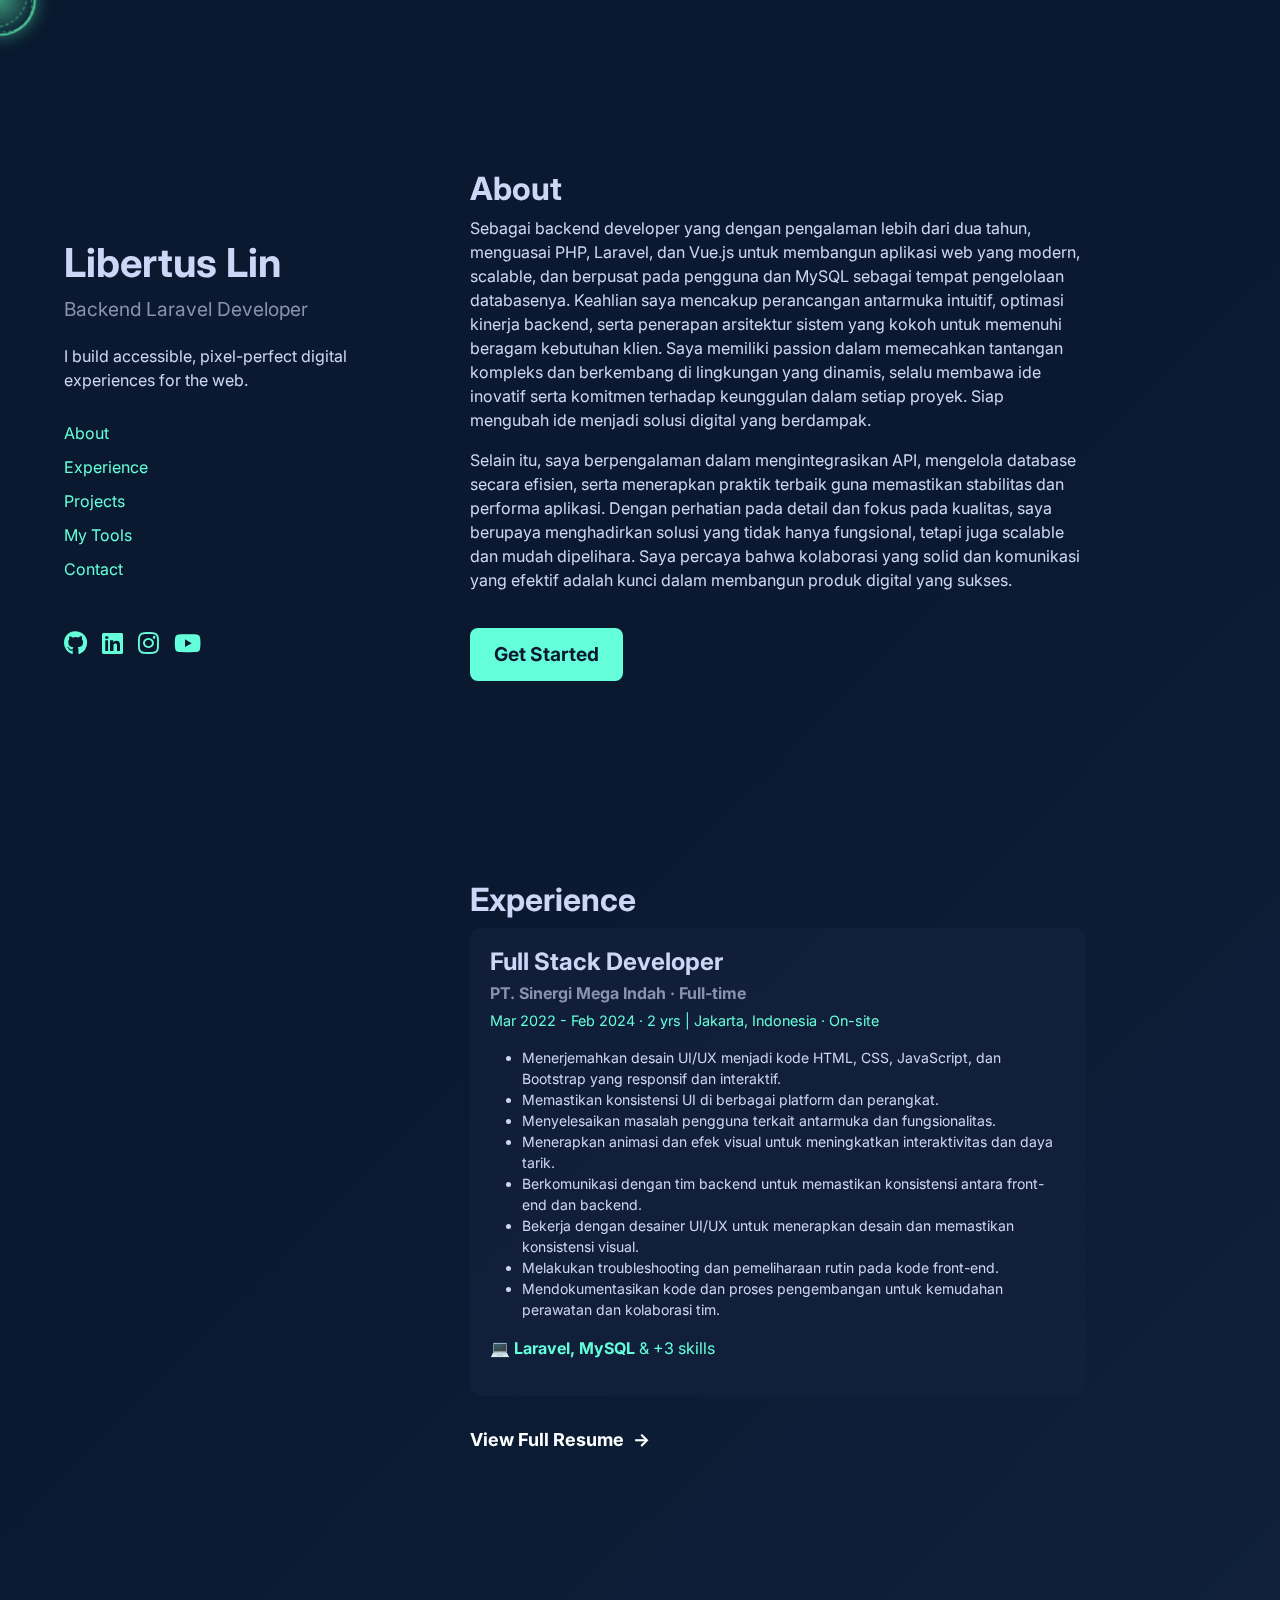
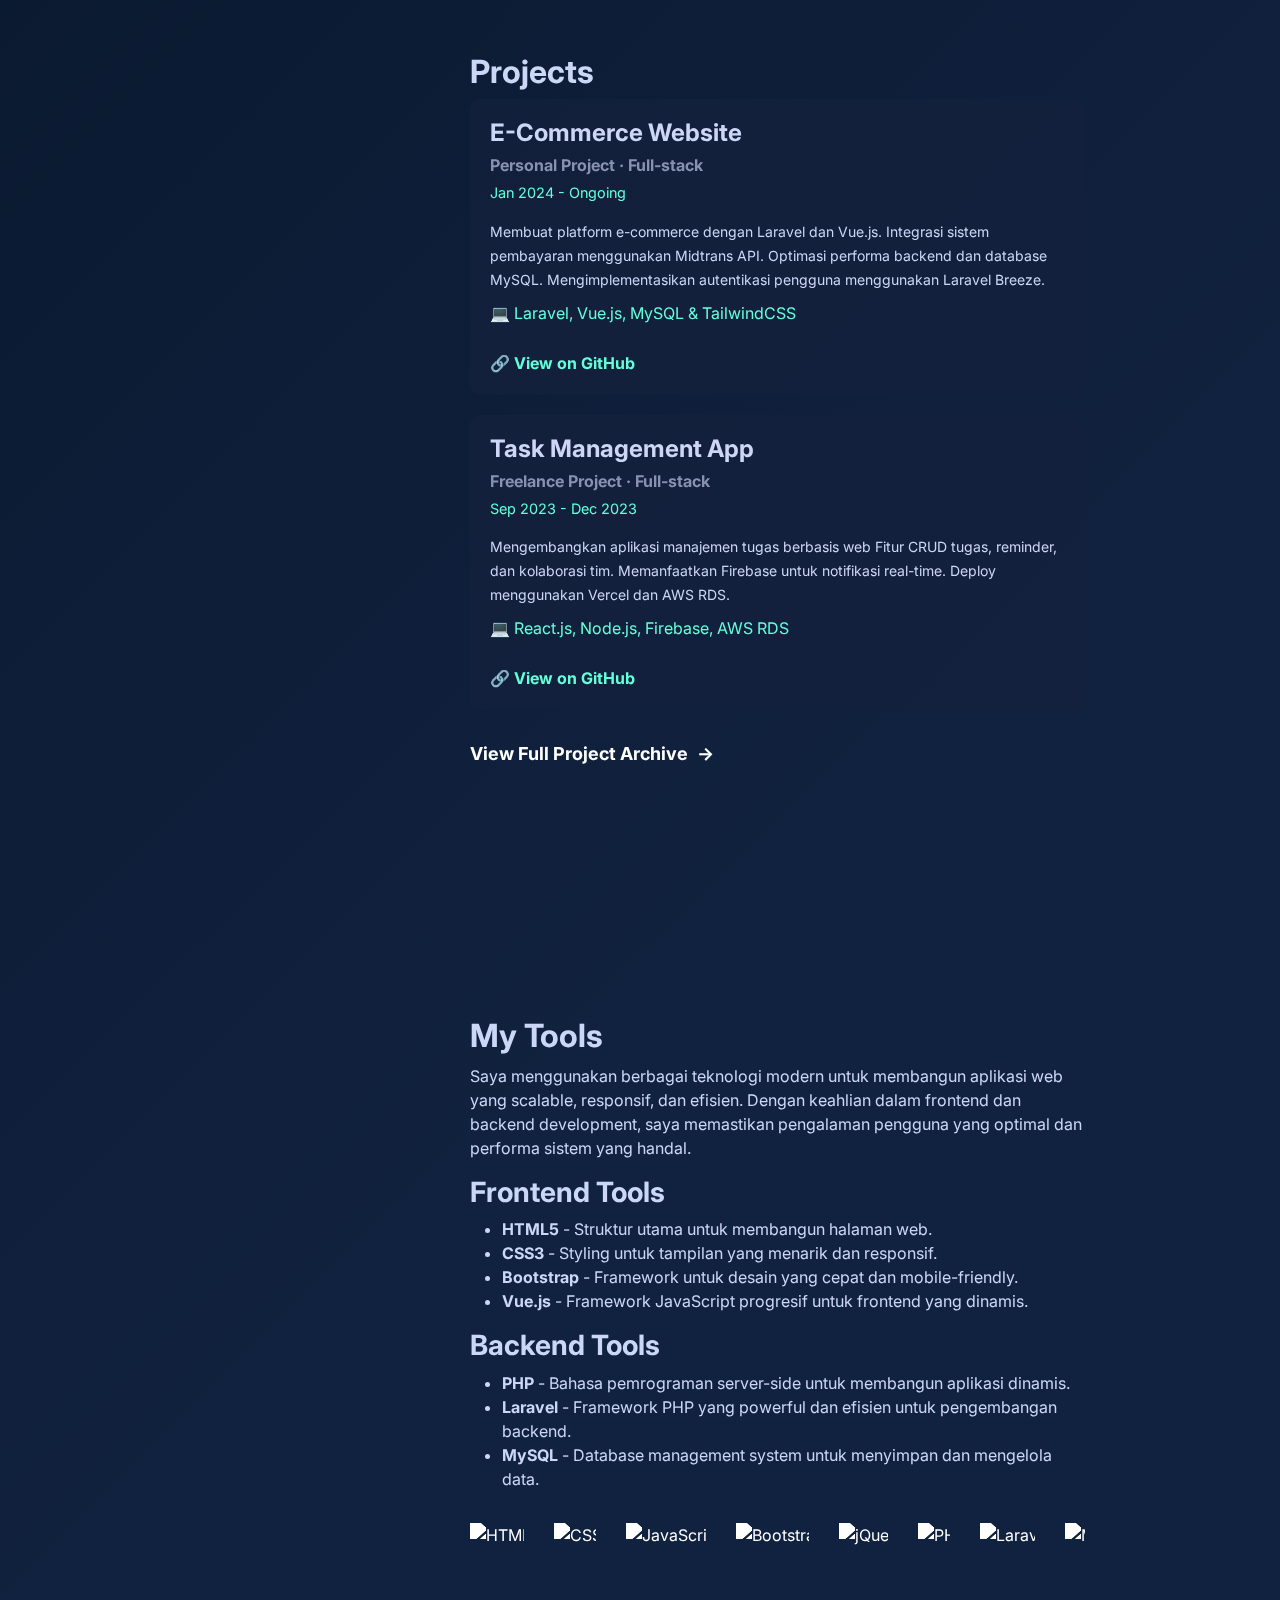
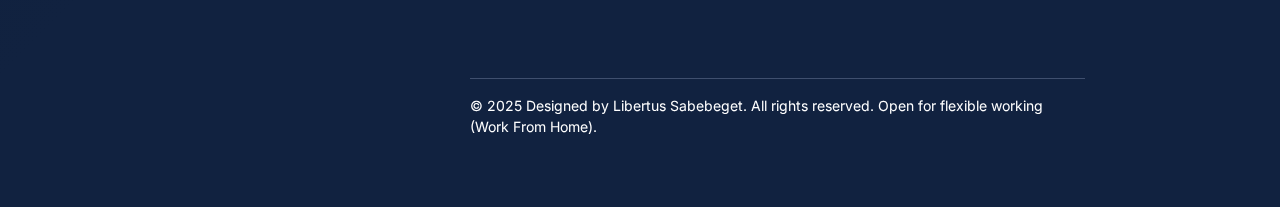
==== index.html @ 8698a3bb "Inisial Portfolio" ====
<!DOCTYPE html>
<html lang="en">

<head>
    <meta charset="UTF-8">
    <meta name="viewport" content="width=device-width, initial-scale=1.0">
    <title>Libertus &mdash; Backend Developer</title>
    <link rel="stylesheet" href="https://cdn.jsdelivr.net/npm/bootstrap@5.3.2/dist/css/bootstrap.min.css">
    <link rel="stylesheet" href="https://fonts.googleapis.com/css2?family=Inter:wght@300;400;600;700&display=swap">
    <link rel="stylesheet" href="https://cdnjs.cloudflare.com/ajax/libs/font-awesome/6.5.1/css/all.min.css">
    <link rel="stylesheet" href="css/styles.css">
</head>

<body>
    <div class="cursor"></div>
    <div class="container">

        <!-- Sidebar -->
        <div class="sidebar">
            <h1>Libertus Lin</h1>
            <p>Backend Laravel Developer</p>
            <span>I build accessible, pixel-perfect digital experiences for the web.</span> <br>
            <nav class="nav-links">
                <a href="#about">About</a>
                <a href="#experience">Experience</a>
                <a href="#projects">Projects</a>
                <a href="#tools">My Tools</a>
                <a href="contact.html">Contact</a>
            </nav>
            <div class="social-icons" style="margin-top: 2.5rem;">
                <a href="https://github.com/libertus-libertus" target="_blank"><i class="fab fa-github"></i></a>
                <a href="https://www.linkedin.com/in/libertus/" target="_blank"><i class="fab fa-linkedin"></i></a>
                <a href="https://www.instagram.com/growth_with_lin/" target="_blank"><i
                        class="fab fa-instagram"></i></a>
                <a href="https://www.youtube.com/@libertus-thecode" target="_blank"><i class="fab fa-youtube"></i></a>
            </div>
        </div>

        <!-- Main Content -->
        <div class="main-content">

            <!-- About Section -->
            <section id="about" class="section">
                <h2>About</h2>
                <p>
                    Sebagai backend developer yang dengan pengalaman lebih dari dua tahun, menguasai
                    PHP, Laravel, dan Vue.js untuk membangun aplikasi web yang modern, scalable, dan berpusat pada
                    pengguna dan MySQL sebagai tempat pengelolaan databasenya. Keahlian saya mencakup perancangan
                    antarmuka intuitif, optimasi kinerja backend, serta penerapan arsitektur sistem yang kokoh untuk
                    memenuhi beragam kebutuhan klien. Saya memiliki passion dalam memecahkan tantangan kompleks dan
                    berkembang di lingkungan yang dinamis, selalu membawa ide inovatif serta komitmen terhadap
                    keunggulan dalam setiap proyek. Siap mengubah ide menjadi solusi digital yang berdampak.
                </p>
                <p>
                    Selain itu, saya berpengalaman dalam mengintegrasikan API, mengelola database secara efisien, serta
                    menerapkan praktik terbaik guna memastikan stabilitas dan performa aplikasi. Dengan
                    perhatian pada detail dan fokus pada kualitas, saya berupaya menghadirkan solusi yang tidak hanya
                    fungsional, tetapi juga scalable dan mudah dipelihara. Saya percaya bahwa kolaborasi yang solid dan
                    komunikasi yang efektif adalah kunci dalam membangun produk digital yang sukses.
                </p>
                <a href="#projects" class="btn-get-started">Get Started</a>
            </section>

            <!-- Experience Section -->
            <section id="experience" class="section">
                <h2>Experience</h2>

                <div class="experience-item">
                    <h3>Full Stack Developer</h3>
                    <p class="company">PT. Sinergi Mega Indah · Full-time</p>
                    <p class="date-location">Mar 2022 - Feb 2024 · 2 yrs | Jakarta, Indonesia · On-site</p>

                    <ul class="experience-details">
                        <li>Menerjemahkan desain UI/UX menjadi kode HTML, CSS, JavaScript, dan Bootstrap yang responsif
                            dan interaktif.</li>
                        <li>Memastikan konsistensi UI di berbagai platform dan perangkat.</li>
                        <li>Menyelesaikan masalah pengguna terkait antarmuka dan fungsionalitas.</li>
                        <li>Menerapkan animasi dan efek visual untuk meningkatkan interaktivitas dan daya tarik.</li>
                        <li>Berkomunikasi dengan tim backend untuk memastikan konsistensi antara front-end dan backend.
                        </li>
                        <li>Bekerja dengan desainer UI/UX untuk menerapkan desain dan memastikan konsistensi visual.
                        </li>
                        <li>Melakukan troubleshooting dan pemeliharaan rutin pada kode front-end.</li>
                        <li>Mendokumentasikan kode dan proses pengembangan untuk kemudahan perawatan dan kolaborasi tim.
                        </li>
                    </ul>
                    <p class="tech-stack">💻 <strong>Laravel, MySQL</strong> & +3 skills</p>
                </div>

                <!-- Load More Button -->
                <div class="load-more-container">
                    <a href="https://drive.google.com/file/d/1MoNQ7ZFzK4gvpPZcA3neYDLj3zrBdGbJ/view?usp=sharing" target="_blank" class="load-more-button">
                        View Full Resume
                    </a>
                </div>
            </section>

            <!-- Project Section -->
            <section id="projects" class="section">
                <h2>Projects</h2>

                <div class="project-item">
                    <h3>E-Commerce Website</h3>
                    <p class="company">Personal Project · Full-stack</p>
                    <p class="date-location">Jan 2024 - Ongoing</p>

                    <div class="project-details">
                        <span>Membuat platform e-commerce dengan Laravel dan Vue.js. Integrasi sistem pembayaran
                            menggunakan Midtrans API. Optimasi performa backend dan database MySQL. Mengimplementasikan
                            autentikasi pengguna menggunakan Laravel Breeze.</span>
                    </div>

                    <p class="tech-stack">💻 Laravel, Vue.js, MySQL & TailwindCSS</p>

                    <!-- Link GitHub -->
                    <a href="https://github.com/yourusername/ecommerce-project" target="_blank" class="github-link">
                        🔗 View on GitHub
                    </a>
                </div>

                <div class="project-item">
                    <h3>Task Management App</h3>
                    <p class="company">Freelance Project · Full-stack</p>
                    <p class="date-location">Sep 2023 - Dec 2023</p>

                    <div class="project-details">
                        <span>Mengembangkan aplikasi manajemen tugas berbasis web Fitur CRUD tugas, reminder, dan
                            kolaborasi tim. Memanfaatkan Firebase untuk notifikasi real-time. Deploy menggunakan Vercel
                            dan AWS RDS.</span>
                    </div>

                    <p class="tech-stack">💻 React.js, Node.js, Firebase, AWS RDS</p>

                    <!-- Link GitHub -->
                    <a href="https://github.com/yourusername/task-management-app" target="_blank" class="github-link">
                        🔗 View on GitHub
                    </a>
                </div>

                <!-- Load More Button -->
                <div class="load-more-container">
                    <a href="projects.html" class="load-more-button">
                        View Full Project Archive
                    </a>
                </div>
            </section>

            <!-- Tools Section -->
            <section id="tools" class="section">
                <h2>My Tools</h2>
                <p>Saya menggunakan berbagai teknologi modern untuk membangun aplikasi web yang scalable, responsif, dan efisien. 
                    Dengan keahlian dalam frontend dan backend development, saya memastikan pengalaman pengguna yang optimal dan performa sistem yang handal.</p>

                <!-- List untuk Frontend dan Backend dengan Deskripsi -->
                <h3>Frontend Tools</h3>
                <ul>
                    <li><strong>HTML5</strong> - Struktur utama untuk membangun halaman web.</li>
                    <li><strong>CSS3</strong> - Styling untuk tampilan yang menarik dan responsif.</li>
                    <li><strong>Bootstrap</strong> - Framework untuk desain yang cepat dan mobile-friendly.</li>
                    <li><strong>Vue.js</strong> - Framework JavaScript progresif untuk frontend yang dinamis.</li>
                </ul>

                <h3>Backend Tools</h3>
                <ul>
                    <li><strong>PHP</strong> - Bahasa pemrograman server-side untuk membangun aplikasi dinamis.</li>
                    <li><strong>Laravel</strong> - Framework PHP yang powerful dan efisien untuk pengembangan backend.
                    </li>
                    <li><strong>MySQL</strong> - Database management system untuk menyimpan dan mengelola data.</li>
                </ul>

                <div class="tools-slider">
                    <div class="tools-track">
                        <div class="tools-item">
                            <img class="icon" src="https://img.icons8.com/ios-filled/60/ffffff/html-5.png"
                                data-color="https://img.icons8.com/color/60/000000/html-5.png" alt="HTML5">
                        </div>
                        <div class="tools-item">
                            <img class="icon" src="https://img.icons8.com/ios-filled/60/ffffff/css3.png"
                                data-color="https://img.icons8.com/color/60/000000/css3.png" alt="CSS3">
                        </div>
                        <div class="tools-item">
                            <img class="icon" src="https://img.icons8.com/ios-filled/60/ffffff/javascript.png"
                                data-color="https://img.icons8.com/color/60/000000/javascript.png" alt="JavaScript">
                        </div>
                        <div class="tools-item">
                            <img class="icon" src="https://img.icons8.com/ios-filled/60/ffffff/bootstrap.png"
                                data-color="https://img.icons8.com/color/60/000000/bootstrap.png" alt="Bootstrap">
                        </div>
                        <div class="tools-item">
                            <img class="icon" src="https://img.icons8.com/ios-filled/60/ffffff/jquery.png"
                                data-color="https://img.icons8.com/?size=100&id=9Um0Q4sZ0QCC&format=png&color=000000"
                                alt="jQuery">
                        </div>
                        <div class="tools-item">
                            <img class="icon" src="https://img.icons8.com/ios-filled/60/ffffff/php-logo.png"
                                data-color="https://img.icons8.com/officel/60/000000/php-logo.png" alt="PHP">
                        </div>
                        <div class="tools-item">
                            <img class="icon" src="https://img.icons8.com/?size=100&id=108825&format=png&color=000000"
                                data-color="https://img.icons8.com/?size=60&id=UG5EO81XNkPs&format=png" alt="Laravel">
                        </div>
                        <div class="tools-item">
                            <img class="icon" src="https://img.icons8.com/ios-filled/60/ffffff/mysql-logo.png"
                                data-color="https://img.icons8.com/color/60/000000/mysql-logo.png" alt="MySQL">
                        </div>
                        <div class="tools-item">
                            <img class="icon"
                                src="https://img.icons8.com/?size=100&id=rY6agKizO9eb&format=png&color=000000"
                                data-color="https://img.icons8.com/color/60/000000/vue-js.png" alt="Vue.js">
                        </div>
                    </div>
                </div>
            </section>

            <hr>
            <!-- Footer Section -->
            <footer class="footer">
                <span>
                    &copy; 2025 Designed by Libertus Sabebeget. All rights reserved. Open for flexible working (Work
                    From Home).
                </span>
            </footer>

        </div>
    </div>

    <script src="https://cdn.jsdelivr.net/npm/bootstrap@5.3.2/dist/js/bootstrap.bundle.min.js"></script>
    <script src="https://cdn.jsdelivr.net/npm/@emailjs/browser@3/dist/email.min.js"></script>
    <script>
        // script-custom-cursor
        document.addEventListener("DOMContentLoaded", () => {
            const cursor = document.querySelector(".cursor");

            document.addEventListener("mousemove", (e) => {
                requestAnimationFrame(() => {
                    cursor.style.left = `${e.pageX}px`;
                    cursor.style.top = `${e.pageY}px`;
                });
            });

            document.querySelectorAll("a, button").forEach((el) => {
                el.addEventListener("mouseenter", () => {
                    cursor.style.transform = "translate(-50%, -50%) scale(1.5)";
                });
                el.addEventListener("mouseleave", () => {
                    cursor.style.transform = "translate(-50%, -50%) scale(1)";
                });
            });
        });

        // script untuk section
        document.addEventListener("DOMContentLoaded", function () {
            const sections = document.querySelectorAll("section");
            const navLinks = document.querySelectorAll(".nav-links a");

            window.addEventListener("scroll", () => {
                let currentSection = "";

                sections.forEach((section) => {
                    const sectionTop = section.offsetTop - 100;
                    const sectionHeight = section.clientHeight;

                    if (pageYOffset >= sectionTop && pageYOffset < sectionTop + sectionHeight) {
                        currentSection = section.getAttribute("id");
                    }
                });

                navLinks.forEach((link) => {
                    link.classList.remove("active");

                    if (link.getAttribute("href").substring(1) === currentSection) {
                        link.classList.add("active");
                    }
                });
            });
        });

        // script-slider-icon
        document.addEventListener("DOMContentLoaded", function () {
            const track = document.querySelector(".tools-track");
            const clone = track.innerHTML;
            track.innerHTML += clone; // Gandakan ikon agar slider terus berjalan tanpa jeda

            // Hover effect untuk mengganti ikon
            const icons = document.querySelectorAll(".icon");

            icons.forEach((icon) => {
                const defaultSrc = icon.src;
                const colorSrc = icon.getAttribute("data-color");

                icon.addEventListener("mouseover", function () {
                    icon.src = colorSrc;
                });

                icon.addEventListener("mouseout", function () {
                    icon.src = defaultSrc;
                });
            });
        });
    </script>
</body>

</html>
---- css/styles.css ----
/* styles.css */
body {
    font-family: 'Inter', sans-serif !important;
    background: linear-gradient(135deg, #0a192f 30%, #112240 70%);
    color: #ccd6f6;
    margin: 0;
    padding: 0;
    cursor: none;
}

body::before {
    content: "";
    position: fixed;
    top: 0;
    left: 0;
    width: 100%;
    height: 100%;
    background: url('https://www.transparenttextures.com/patterns/asfalt-light.png');
    opacity: 0.08; 
    pointer-events: none;
}

h1, h2, h3, h4, h5, h6 {
    font-family: 'Inter', sans-serif;
    font-weight: 700; /* Bold */
}

p, a, span, li {
    font-family: 'Inter', sans-serif;
    font-weight: 400; /* Normal */
}

.cursor {
    width: 60px;
    height: 60px;
    border-radius: 50%;
    position: absolute;
    background: radial-gradient(circle, rgba(100, 255, 218, 0.6) 0%, rgba(10, 25, 47, 0) 80%);
    pointer-events: none;
    transform: translate(-50%, -50%) scale(1);
    transition: transform 0.15s ease-out, background 0.3s ease-in-out;
    mix-blend-mode: difference;
    border: 2px solid rgba(100, 255, 218, 0.8);
    box-shadow: 0 0 15px rgba(100, 255, 218, 0.5);
}

.cursor::before,
.cursor::after {
    content: "";
    position: absolute;
    width: 100%;
    height: 100%;
    border-radius: 50%;
    border: 1px dashed rgba(100, 255, 218, 0.6);
    top: -5px;
    left: -5px;
    animation: orbit 4s linear infinite;
}

.cursor::after {
    width: 80%;
    height: 80%;
    top: 10px;
    left: 10px;
    animation: orbit 6s linear infinite reverse;
}

@keyframes orbit {
    0% { transform: rotate(0deg); }
    100% { transform: rotate(360deg); }
}

body:hover .cursor {
    transform: translate(-50%, -50%) scale(1.2);
}

/* .cursor {
    width: 40px;
    height: 40px;
    border-radius: 50%;
    position: absolute;
    background: radial-gradient(circle, rgba(100, 255, 218, 0.6) 0%, rgba(10, 25, 47, 0) 80%);
    pointer-events: none;
    transform: translate(-50%, -50%) scale(1);
    transition: transform 0.15s ease-out, background 0.3s ease-in-out;
    mix-blend-mode: difference;
}

body:hover .cursor {
    transform: translate(-50%, -50%) scale(1.2);
} */

.container {
    display: flex;
    min-height: 100vh;
    padding: 20px;
}

.sidebar {
    width: 25%;
    position: fixed;
    left: 5%;
    top: 50%;
    transform: translateY(-50%);
    display: flex;
    flex-direction: column;
    justify-content: center;
    text-align: left;
    height: auto;
}

.btn-get-started {
    border: none;
    display: inline-block;
    background-color: #64ffda;
    color: #0a192f;
    font-size: 1.2rem;
    font-weight: bold;
    padding: 12px 24px;
    border-radius: 8px;
    text-decoration: none;
    transition: all 0.3s ease-in-out;
    margin-top: 20px;
}

.btn-get-started:hover {
    border: none;
    background-color: #52e0c4;
    transform: scale(1.05);
}

.sidebar h1 {
    font-size: 2.5rem;
    font-weight: bold;
    color: #ccd6f6;
}

.sidebar p {
    font-size: 1.2rem;
    color: #8892b0;
    margin-bottom: 20px;
}

.sidebar .nav-links {
    display: flex;
    flex-direction: column;
}

.sidebar .nav-links a {
    color: #64ffda;
    font-size: 1rem;
    text-decoration: none;
    margin: 5px 0;
    transition: color 0.3s;
}

.sidebar .nav-links a:hover {
    color: #ccd6f6;
}

.social-icons {
    display: flex;
    gap: 15px;
    margin-top: 20px;
}

.social-icons a {
    text-decoration: none;
    font-size: 1.5rem;
    color: #64ffda;
    transition: color 0.3s ease-in-out, transform 0.2s;
}

.social-icons a:hover {
    color: #ccd6f6;
    transform: scale(1.2);
}

.main-content {
    width: 65%;
    margin-left: 30%;
    padding: 50px;
    overflow-y: auto;
    scroll-behavior: smooth;
    z-index: 1;
    position: relative;
}

.section {
    padding: 100px 0;
}

.experience-item, .project-item {
    background: rgba(20, 33, 61, 0.7);
    padding: 20px;
    border-radius: 10px;
    margin-bottom: 20px;
    position: relative;
    transition: all 0.3s ease-in-out;
}

.experience-item li, .project-item span {
    font-size: 14px;
}

.experience-item:hover, .project-item:hover {
    background: linear-gradient(135deg, rgba(100, 255, 218, 0.2), rgba(10, 25, 47, 0.7));
    border: 1px solid #64ffda;
    transform: translateY(-5px);
}

.experience-item h3, .project-item h3 {
    font-size: 1.5rem;
    color: #ccd6f6;
    margin-bottom: 5px;
}

.load-more-container {
    text-align: left; /* Posisi di kiri */
    margin-top: 30px;
}

.load-more-button {
    display: inline-block;
    font-size: 18px;
    font-weight: bold;
    color: #ffffff;
    text-decoration: none;
    transition: transform 0.3s ease, color 0.3s ease;
    position: relative;
}

.load-more-button:hover {
    color: #00c3ff; /* Warna berubah saat hover */
    transform: translateX(5px); /* Geser sedikit ke kanan */
}

.load-more-button::after {
    content: "→";
    display: inline-block;
    transition: transform 0.3s ease;
    margin-left: 5px;
}

.load-more-button:hover::after {
    transform: translateX(3px); /* Efek panah bergeser lebih jauh */
}

.company {
    font-weight: bold;
    color: #8892b0;
    margin-bottom: 5px;
}

.date-location {
    font-size: 0.9rem;
    color: #64ffda;
    margin-bottom: 15px;
}

.tech-stack {
    margin-top: 10px;
    font-size: 1rem;
    color: #64ffda;
}

.github-link {
    display: inline-block;
    margin-top: 10px;
    color: #64ffda;
    text-decoration: none;
    font-weight: bold;
    transition: color 0.3s ease-in-out;
}

.github-link:hover {
    color: #ccd6f6;
    text-decoration: underline;
}

.active {
    color: #64ffda !important;
    font-weight: bold;
}

.nav-links a.active {
    border-left: 3px solid #64ffda;
    padding-left: 10px;
}

.contact-form {
    max-width: 600px;
    border-radius: 10px;
}

.contact-form .form-group {
    margin-bottom: 15px;
}

.contact-form label {
    font-weight: 600;
    display: block;
    margin-bottom: 5px;
}

.contact-form input, .contact-form textarea {
    width: 100%;
    padding: 10px;
    border: 1px solid #ccc;
    border-radius: 5px;
    font-size: 16px;
}

.contact-form textarea {
    resize: vertical;
}

.btn-submit {
    display: inline-block;
    background-color: #64ffda;
    color: #0a192f;
    font-size: 1.2rem;
    font-weight: bold;
    border: none;
    padding: 12px 24px;
    border-radius: 8px;
    text-decoration: none;
    transition: all 0.3s ease-in-out;
    margin-top: 20px;
}

.btn-submit:hover {
    border: none;
    background-color: #52e0c4;
    transform: scale(1.05);
}

/* Tools Section */
#tools {
    margin-top: 50px;
}

.tools-slider {
    overflow: hidden;
    white-space: nowrap;
    position: relative;
    width: 100%;
    padding: 15px 0;
    border-radius: 10px;
}

.tools-track {
    display: flex;
    gap: 30px;
    width: calc(60px * 18); /* Hitung total panjang agar bisa looping sempurna */
    animation: scrollInfinite 12s linear infinite;
}

.tools-item img {
    height: 60px;
    width: auto;
    filter: grayscale(100%) brightness(2); /* Awal transparan (putih) */
    transition: filter 0.3s ease-in-out;
}

.tools-item img:hover {
    filter: grayscale(0%) brightness(1); /* Berubah jadi versi berwarna */
    transform: scale(1.2);
}

/* Animasi scroll tak terbatas */
@keyframes scrollInfinite {
    from {
        transform: translateX(0);
    }
    to {
        transform: translateX(-50%);
    }
}

/* Footer */
.footer {
    color: #fff;
    font-size: 14px !important;
}

.footer-social-icons {
    margin-top: 1rem;
}

.footer-social-icons a {
    color: #fff;
    margin: 0 5px;
    font-size: 1rem;
    transition: color 0.3s ease;
}

.footer-social-icons a:hover {
    color: #f39c12;
}

/* Responsive Design */
@media (max-width: 1024px) {
    .sidebar {
        width: 30%;
        left: 2%;
    }
    .main-content {
        width: 65%;
        margin-left: 35%;
        padding: 30px;
    }
}

@media (max-width: 768px) {
    .social-icons {
        justify-content: center;
        margin-top: 10px; /* Kurangi jarak dari atas */
    }
    .container {
        flex-direction: column;
        padding: 10px;
    }
    .sidebar {
        width: 100%;
        position: relative;
        left: 0;
        top: 0;
        transform: none;
        text-align: center;
        padding: 20px 0;
    }
    .sidebar p {
        margin-top: 5px;
    }
    .main-content {
        width: 100%;
        margin-left: 0;
        padding: 20px;
    }
    .social-icons {
        justify-content: center;
    }
    .sidebar .nav-links {
        display: none;
    }
}

@media (max-width: 480px) {
    .container {
        margin: 10px 3px;
    }
    .container .sidebar {
        margin-bottom: -100px;
    }
    .social-icons {
        margin-top: 5px; 
        gap: 8px;
    }
    .sidebar h1 {
        font-size: 1.8rem;
    }
    .sidebar p {
        font-size: 1rem;
        margin-top: 3px;
    }
    .btn-get-started {
        font-size: 0.9rem;
        padding: 8px 16px;
    }
    .container {
        padding: 5px;
    }
    .main-content {
        padding: 15px;
    }
    .main-content .experience {
        margin-top: -220px;
    }
    .experience-item, .project-item {
        padding: 15px;
        margin-bottom: 15px;
    }
    .tools-slider {
        padding: 10px 0;
    }
    .tools-item img {
        height: 40px;
    }
}
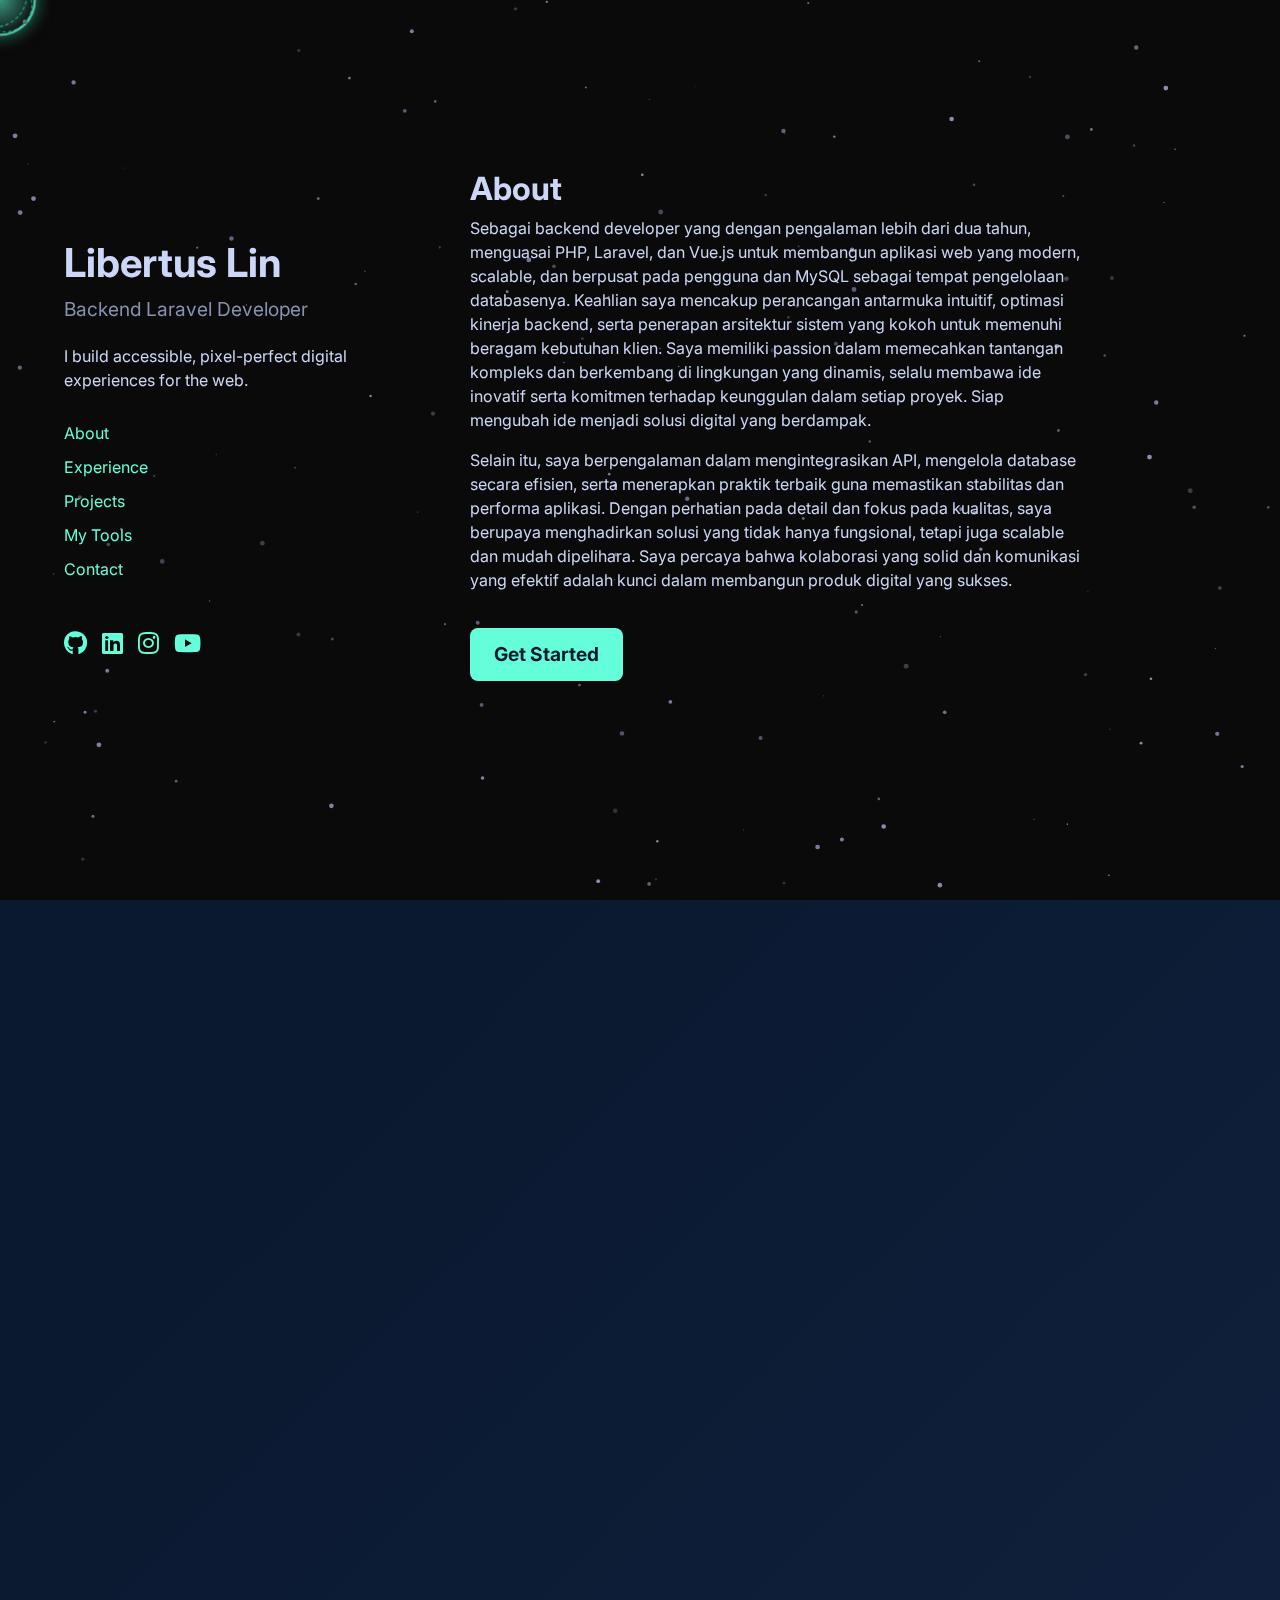
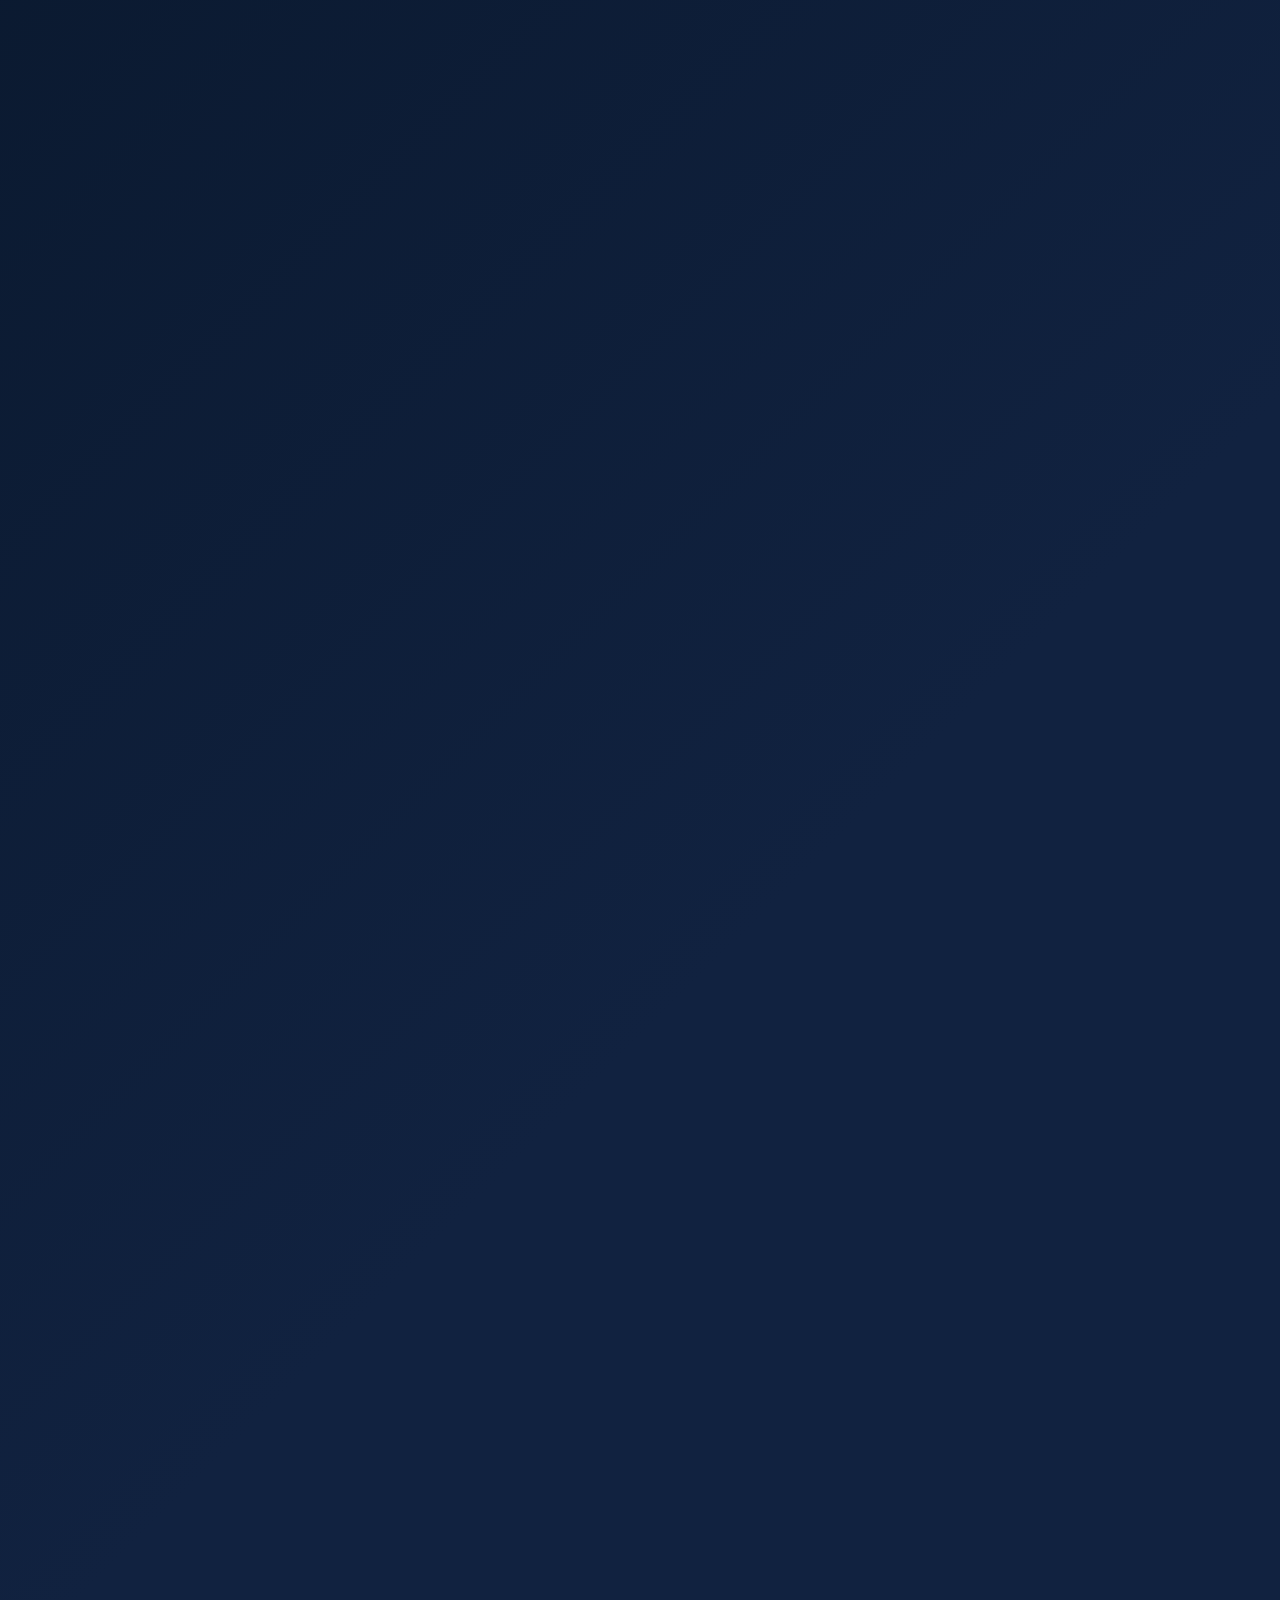
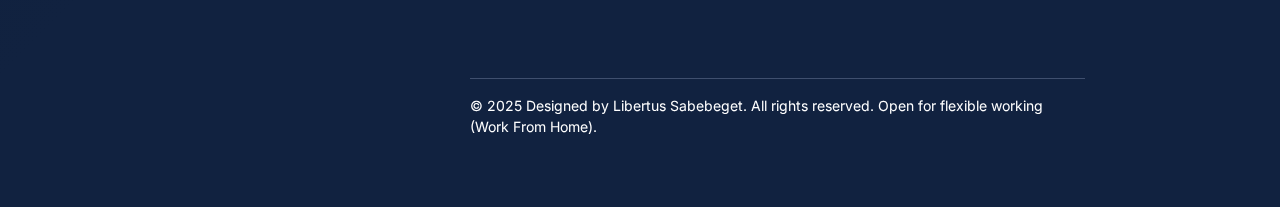
==== commit 6eb9773f: "Menambahkan sedikit animasi" ====
--- a/index.html
+++ b/index.html
@@ -12,6 +12,7 @@
 </head>
 
 <body>
+    <canvas id="galaxyCanvas"></canvas>
     <div class="cursor"></div>
     <div class="container">
 
@@ -40,7 +41,7 @@
         <div class="main-content">
 
             <!-- About Section -->
-            <section id="about" class="section">
+            <section id="about" class="section fade-in">
                 <h2>About</h2>
                 <p>
                     Sebagai backend developer yang dengan pengalaman lebih dari dua tahun, menguasai
@@ -62,7 +63,7 @@
             </section>
 
             <!-- Experience Section -->
-            <section id="experience" class="section">
+            <section id="experience" class="section fade-in">
                 <h2>Experience</h2>
 
                 <div class="experience-item">
@@ -96,7 +97,7 @@
             </section>
 
             <!-- Project Section -->
-            <section id="projects" class="section">
+            <section id="projects" class="section fade-in">
                 <h2>Projects</h2>
 
                 <div class="project-item">
@@ -146,7 +147,7 @@
             </section>
 
             <!-- Tools Section -->
-            <section id="tools" class="section">
+            <section id="tools" class="section fade-in">
                 <h2>My Tools</h2>
                 <p>Saya menggunakan berbagai teknologi modern untuk membangun aplikasi web yang scalable, responsif, dan efisien. 
                     Dengan keahlian dalam frontend dan backend development, saya memastikan pengalaman pengguna yang optimal dan performa sistem yang handal.</p>
@@ -196,7 +197,7 @@
                                 data-color="https://img.icons8.com/officel/60/000000/php-logo.png" alt="PHP">
                         </div>
                         <div class="tools-item">
-                            <img class="icon" src="https://img.icons8.com/?size=100&id=108825&format=png&color=000000"
+                            <img class="icon" src="https://img.icons8.com/?size=100&id=UG5EO81XNkPs&format=png&color=000000"
                                 data-color="https://img.icons8.com/?size=60&id=UG5EO81XNkPs&format=png" alt="Laravel">
                         </div>
                         <div class="tools-item">
@@ -227,6 +228,27 @@
     <script src="https://cdn.jsdelivr.net/npm/bootstrap@5.3.2/dist/js/bootstrap.bundle.min.js"></script>
     <script src="https://cdn.jsdelivr.net/npm/@emailjs/browser@3/dist/email.min.js"></script>
     <script>
+        // fade-in animate
+        document.addEventListener("DOMContentLoaded", function () {
+            const sections = document.querySelectorAll(".section");
+
+            const options = {
+                threshold: 0.2
+            };
+
+            const observer = new IntersectionObserver((entries) => {
+                entries.forEach(entry => {
+                    if (entry.isIntersecting) {
+                        entry.target.classList.add("fade-in-active");
+                    }
+                });
+            }, options);
+
+            sections.forEach(section => {
+                observer.observe(section);
+            });
+        });
+
         // script-custom-cursor
         document.addEventListener("DOMContentLoaded", () => {
             const cursor = document.querySelector(".cursor");
@@ -297,6 +319,49 @@
                 });
             });
         });
+
+        // Animasi bola-bola galaxy yang lebih smooth
+        const canvas = document.getElementById("galaxyCanvas");
+        const ctx = canvas.getContext("2d");
+        canvas.width = window.innerWidth;
+        canvas.height = window.innerHeight;
+
+        const stars = [];
+        for (let i = 0; i < 150; i++) {
+            stars.push({
+                x: Math.random() * canvas.width,
+                y: Math.random() * canvas.height,
+                radius: Math.random() * 2 + 0.5,
+                dx: (Math.random() - 0.5) * 0.2,
+                dy: (Math.random() - 0.5) * 0.2,
+                opacity: Math.random() * 0.5 + 0.2
+            });
+        }
+
+        function animateStars() {
+            ctx.clearRect(0, 0, canvas.width, canvas.height);
+            stars.forEach(star => {
+                ctx.beginPath();
+                ctx.arc(star.x, star.y, star.radius, 0, Math.PI * 2);
+                ctx.fillStyle = `rgba(200, 200, 255, ${star.opacity})`;
+                ctx.fill();
+                ctx.closePath();
+
+                star.x += star.dx;
+                star.y += star.dy;
+
+                if (star.x < 0 || star.x > canvas.width) star.dx *= -1;
+                if (star.y < 0 || star.y > canvas.height) star.dy *= -1;
+            });
+            requestAnimationFrame(animateStars);
+        }
+
+        animateStars();
+
+        window.addEventListener("resize", function () {
+            canvas.width = window.innerWidth;
+            canvas.height = window.innerHeight;
+        });
     </script>
 </body>
 
--- a/css/styles.css
+++ b/css/styles.css
@@ -399,6 +399,28 @@
     color: #f39c12;
 }
 
+/* animate */
+.fade-in {
+    opacity: 0;
+    transform: translateY(50px);
+    transition: opacity 0.6s ease-out, transform 0.6s ease-out;
+}
+
+.fade-in-active {
+    opacity: 1;
+    transform: translateY(0);
+}
+
+canvas {
+    position: fixed;
+    top: 0;
+    left: 0;
+    width: 100%;
+    height: 100%;
+    z-index: -1;
+    background: #0a0a0a;
+}
+
 /* Responsive Design */
 @media (max-width: 1024px) {
     .sidebar {
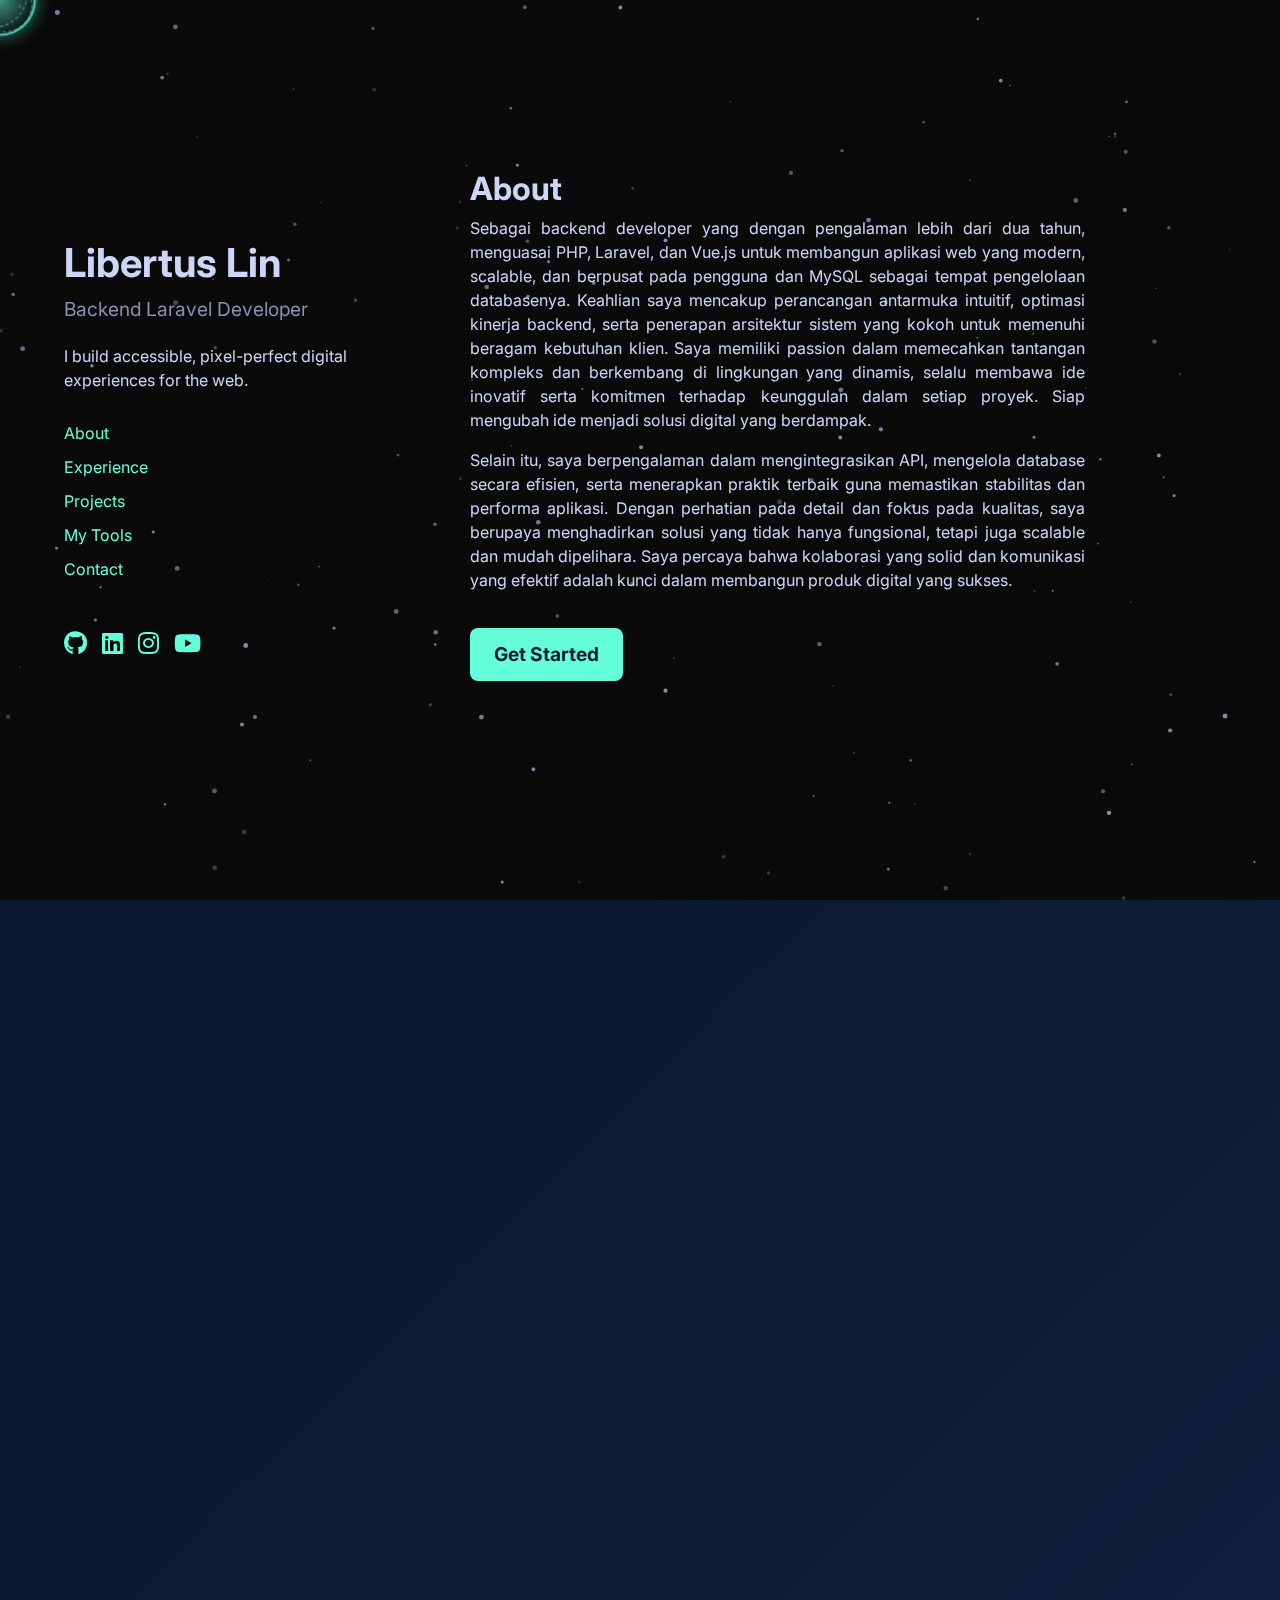
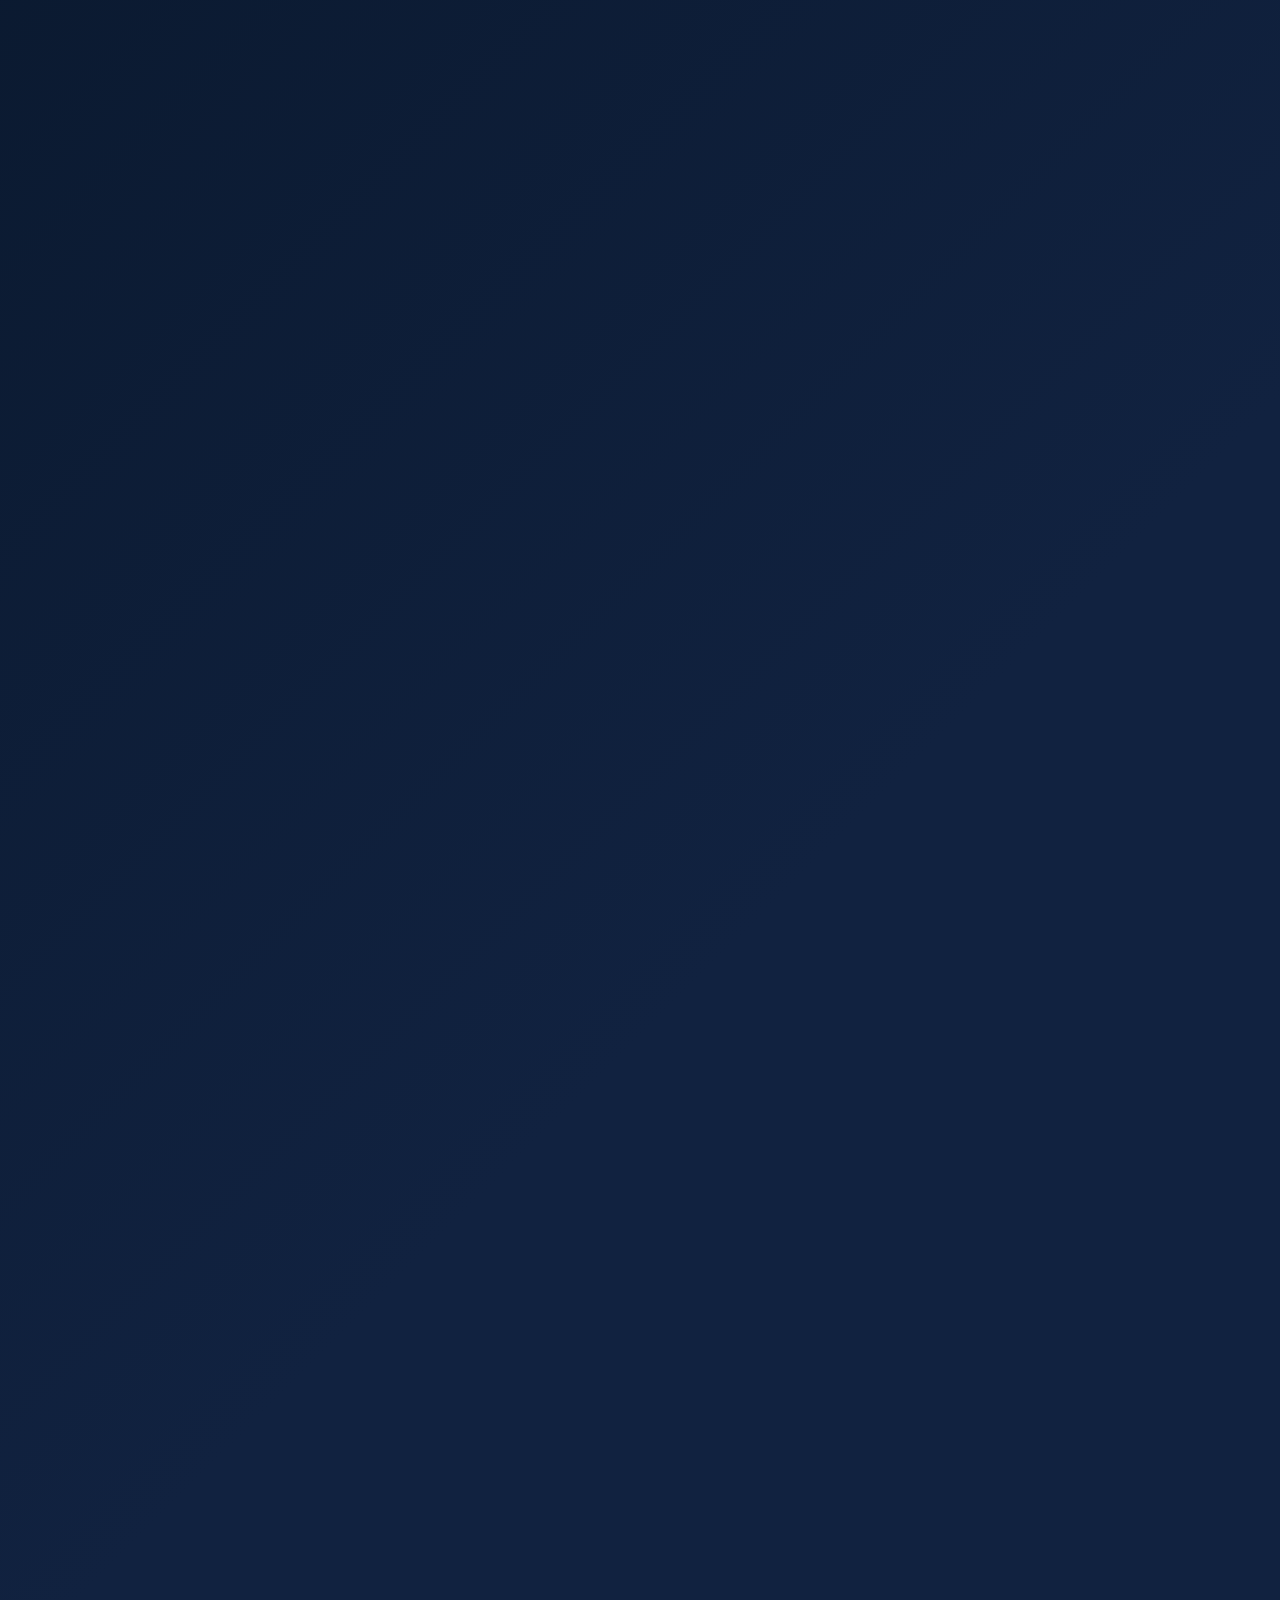
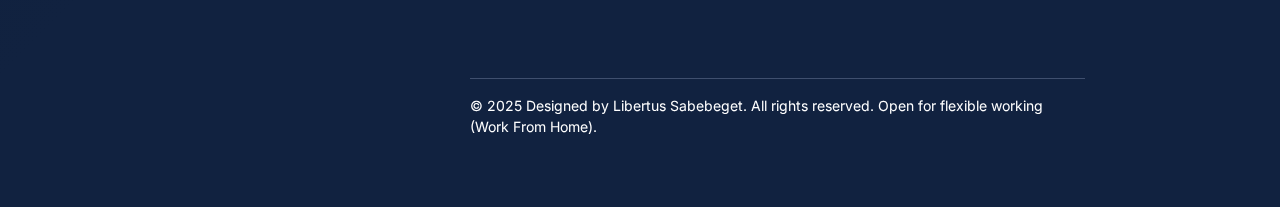
==== commit d3879d47: "Updated portfolio" ====
--- a/index.html
+++ b/index.html
@@ -85,7 +85,7 @@
                         <li>Mendokumentasikan kode dan proses pengembangan untuk kemudahan perawatan dan kolaborasi tim.
                         </li>
                     </ul>
-                    <p class="tech-stack">💻 <strong>Laravel, MySQL</strong> & +3 skills</p>
+                    <p class="tech-stack">💻 <strong>Laravel, MySQL, Bootstrap, Git/Github, VS Code</strong></p>
                 </div>
 
                 <!-- Load More Button -->
@@ -209,12 +209,22 @@
                                 src="https://img.icons8.com/?size=100&id=rY6agKizO9eb&format=png&color=000000"
                                 data-color="https://img.icons8.com/color/60/000000/vue-js.png" alt="Vue.js">
                         </div>
+                        <div class="tools-item">
+                            <img class="icon" 
+                                src="https://img.icons8.com/?size=100&id=xBKl2pdJg5kk&format=png&color=000000"
+                                data-color="https://img.icons8.com/?size=100&id=20906&format=png&color=000000" alt="GitHub">
+                        </div>
+                        <div class="tools-item">
+                            <img class="icon" 
+                                src="https://img.icons8.com/?size=100&id=9OGIyU8hrxW5&format=png&color=000000"
+                                data-color="https://img.icons8.com/?size=100&id=9OGIyU8hrxW5&format=png&color=000000" alt="VS Code">
+                        </div>
                     </div>
                 </div>
             </section>
 
+            <!-- Footer Section -->
             <hr>
-            <!-- Footer Section -->
             <footer class="footer">
                 <span>
                     &copy; 2025 Designed by Libertus Sabebeget. All rights reserved. Open for flexible working (Work
@@ -227,142 +237,7 @@
 
     <script src="https://cdn.jsdelivr.net/npm/bootstrap@5.3.2/dist/js/bootstrap.bundle.min.js"></script>
     <script src="https://cdn.jsdelivr.net/npm/@emailjs/browser@3/dist/email.min.js"></script>
-    <script>
-        // fade-in animate
-        document.addEventListener("DOMContentLoaded", function () {
-            const sections = document.querySelectorAll(".section");
-
-            const options = {
-                threshold: 0.2
-            };
-
-            const observer = new IntersectionObserver((entries) => {
-                entries.forEach(entry => {
-                    if (entry.isIntersecting) {
-                        entry.target.classList.add("fade-in-active");
-                    }
-                });
-            }, options);
-
-            sections.forEach(section => {
-                observer.observe(section);
-            });
-        });
-
-        // script-custom-cursor
-        document.addEventListener("DOMContentLoaded", () => {
-            const cursor = document.querySelector(".cursor");
-
-            document.addEventListener("mousemove", (e) => {
-                requestAnimationFrame(() => {
-                    cursor.style.left = `${e.pageX}px`;
-                    cursor.style.top = `${e.pageY}px`;
-                });
-            });
-
-            document.querySelectorAll("a, button").forEach((el) => {
-                el.addEventListener("mouseenter", () => {
-                    cursor.style.transform = "translate(-50%, -50%) scale(1.5)";
-                });
-                el.addEventListener("mouseleave", () => {
-                    cursor.style.transform = "translate(-50%, -50%) scale(1)";
-                });
-            });
-        });
-
-        // script untuk section
-        document.addEventListener("DOMContentLoaded", function () {
-            const sections = document.querySelectorAll("section");
-            const navLinks = document.querySelectorAll(".nav-links a");
-
-            window.addEventListener("scroll", () => {
-                let currentSection = "";
-
-                sections.forEach((section) => {
-                    const sectionTop = section.offsetTop - 100;
-                    const sectionHeight = section.clientHeight;
-
-                    if (pageYOffset >= sectionTop && pageYOffset < sectionTop + sectionHeight) {
-                        currentSection = section.getAttribute("id");
-                    }
-                });
-
-                navLinks.forEach((link) => {
-                    link.classList.remove("active");
-
-                    if (link.getAttribute("href").substring(1) === currentSection) {
-                        link.classList.add("active");
-                    }
-                });
-            });
-        });
-
-        // script-slider-icon
-        document.addEventListener("DOMContentLoaded", function () {
-            const track = document.querySelector(".tools-track");
-            const clone = track.innerHTML;
-            track.innerHTML += clone; // Gandakan ikon agar slider terus berjalan tanpa jeda
-
-            // Hover effect untuk mengganti ikon
-            const icons = document.querySelectorAll(".icon");
-
-            icons.forEach((icon) => {
-                const defaultSrc = icon.src;
-                const colorSrc = icon.getAttribute("data-color");
-
-                icon.addEventListener("mouseover", function () {
-                    icon.src = colorSrc;
-                });
-
-                icon.addEventListener("mouseout", function () {
-                    icon.src = defaultSrc;
-                });
-            });
-        });
-
-        // Animasi bola-bola galaxy yang lebih smooth
-        const canvas = document.getElementById("galaxyCanvas");
-        const ctx = canvas.getContext("2d");
-        canvas.width = window.innerWidth;
-        canvas.height = window.innerHeight;
-
-        const stars = [];
-        for (let i = 0; i < 150; i++) {
-            stars.push({
-                x: Math.random() * canvas.width,
-                y: Math.random() * canvas.height,
-                radius: Math.random() * 2 + 0.5,
-                dx: (Math.random() - 0.5) * 0.2,
-                dy: (Math.random() - 0.5) * 0.2,
-                opacity: Math.random() * 0.5 + 0.2
-            });
-        }
-
-        function animateStars() {
-            ctx.clearRect(0, 0, canvas.width, canvas.height);
-            stars.forEach(star => {
-                ctx.beginPath();
-                ctx.arc(star.x, star.y, star.radius, 0, Math.PI * 2);
-                ctx.fillStyle = `rgba(200, 200, 255, ${star.opacity})`;
-                ctx.fill();
-                ctx.closePath();
-
-                star.x += star.dx;
-                star.y += star.dy;
-
-                if (star.x < 0 || star.x > canvas.width) star.dx *= -1;
-                if (star.y < 0 || star.y > canvas.height) star.dy *= -1;
-            });
-            requestAnimationFrame(animateStars);
-        }
-
-        animateStars();
-
-        window.addEventListener("resize", function () {
-            canvas.width = window.innerWidth;
-            canvas.height = window.innerHeight;
-        });
-    </script>
+    <script src="js/data.js"></script>
 </body>
 
 </html>--- a/css/styles.css
+++ b/css/styles.css
@@ -16,18 +16,28 @@
     width: 100%;
     height: 100%;
     background: url('https://www.transparenttextures.com/patterns/asfalt-light.png');
-    opacity: 0.08; 
+    opacity: 0.08;
     pointer-events: none;
 }
 
-h1, h2, h3, h4, h5, h6 {
+h1,
+h2,
+h3,
+h4,
+h5,
+h6 {
     font-family: 'Inter', sans-serif;
-    font-weight: 700; /* Bold */
-}
-
-p, a, span, li {
+    font-weight: 700;
+    /* Bold */
+}
+
+p,
+a,
+span,
+li {
     font-family: 'Inter', sans-serif;
-    font-weight: 400; /* Normal */
+    font-weight: 400;
+    /* Normal */
 }
 
 .cursor {
@@ -66,8 +76,13 @@
 }
 
 @keyframes orbit {
-    0% { transform: rotate(0deg); }
-    100% { transform: rotate(360deg); }
+    0% {
+        transform: rotate(0deg);
+    }
+
+    100% {
+        transform: rotate(360deg);
+    }
 }
 
 body:hover .cursor {
@@ -190,7 +205,8 @@
     padding: 100px 0;
 }
 
-.experience-item, .project-item {
+.experience-item,
+.project-item {
     background: rgba(20, 33, 61, 0.7);
     padding: 20px;
     border-radius: 10px;
@@ -199,24 +215,28 @@
     transition: all 0.3s ease-in-out;
 }
 
-.experience-item li, .project-item span {
+.experience-item li,
+.project-item span {
     font-size: 14px;
 }
 
-.experience-item:hover, .project-item:hover {
+.experience-item:hover,
+.project-item:hover {
     background: linear-gradient(135deg, rgba(100, 255, 218, 0.2), rgba(10, 25, 47, 0.7));
     border: 1px solid #64ffda;
     transform: translateY(-5px);
 }
 
-.experience-item h3, .project-item h3 {
+.experience-item h3,
+.project-item h3 {
     font-size: 1.5rem;
     color: #ccd6f6;
     margin-bottom: 5px;
 }
 
 .load-more-container {
-    text-align: left; /* Posisi di kiri */
+    text-align: left;
+    /* Posisi di kiri */
     margin-top: 30px;
 }
 
@@ -231,8 +251,10 @@
 }
 
 .load-more-button:hover {
-    color: #00c3ff; /* Warna berubah saat hover */
-    transform: translateX(5px); /* Geser sedikit ke kanan */
+    color: #00c3ff;
+    /* Warna berubah saat hover */
+    transform: translateX(5px);
+    /* Geser sedikit ke kanan */
 }
 
 .load-more-button::after {
@@ -243,7 +265,8 @@
 }
 
 .load-more-button:hover::after {
-    transform: translateX(3px); /* Efek panah bergeser lebih jauh */
+    transform: translateX(3px);
+    /* Efek panah bergeser lebih jauh */
 }
 
 .company {
@@ -303,7 +326,8 @@
     margin-bottom: 5px;
 }
 
-.contact-form input, .contact-form textarea {
+.contact-form input,
+.contact-form textarea {
     width: 100%;
     padding: 10px;
     border: 1px solid #ccc;
@@ -352,19 +376,22 @@
 .tools-track {
     display: flex;
     gap: 30px;
-    width: calc(60px * 18); /* Hitung total panjang agar bisa looping sempurna */
+    width: calc(60px * 18);
+    /* Hitung total panjang agar bisa looping sempurna */
     animation: scrollInfinite 12s linear infinite;
 }
 
 .tools-item img {
     height: 60px;
     width: auto;
-    filter: grayscale(100%) brightness(2); /* Awal transparan (putih) */
+    filter: grayscale(100%) brightness(2);
+    /* Awal transparan (putih) */
     transition: filter 0.3s ease-in-out;
 }
 
 .tools-item img:hover {
-    filter: grayscale(0%) brightness(1); /* Berubah jadi versi berwarna */
+    filter: grayscale(0%) brightness(1);
+    /* Berubah jadi versi berwarna */
     transform: scale(1.2);
 }
 
@@ -373,6 +400,7 @@
     from {
         transform: translateX(0);
     }
+
     to {
         transform: translateX(-50%);
     }
@@ -427,6 +455,7 @@
         width: 30%;
         left: 2%;
     }
+
     .main-content {
         width: 65%;
         margin-left: 35%;
@@ -434,15 +463,22 @@
     }
 }
 
+p, li {
+    text-align: justify;
+}
+
 @media (max-width: 768px) {
     .social-icons {
         justify-content: center;
-        margin-top: 10px; /* Kurangi jarak dari atas */
-    }
+        margin-top: 10px;
+        /* Kurangi jarak dari atas */
+    }
+
     .container {
         flex-direction: column;
         padding: 10px;
     }
+
     .sidebar {
         width: 100%;
         position: relative;
@@ -452,17 +488,21 @@
         text-align: center;
         padding: 20px 0;
     }
+
     .sidebar p {
         margin-top: 5px;
     }
+
     .main-content {
         width: 100%;
         margin-left: 0;
         padding: 20px;
     }
+
     .social-icons {
         justify-content: center;
     }
+
     .sidebar .nav-links {
         display: none;
     }
@@ -472,40 +512,52 @@
     .container {
         margin: 10px 3px;
     }
+
     .container .sidebar {
         margin-bottom: -100px;
     }
+
     .social-icons {
-        margin-top: 5px; 
+        margin-top: 5px;
         gap: 8px;
     }
+
     .sidebar h1 {
         font-size: 1.8rem;
     }
+
     .sidebar p {
         font-size: 1rem;
         margin-top: 3px;
     }
+
     .btn-get-started {
         font-size: 0.9rem;
         padding: 8px 16px;
     }
+
     .container {
         padding: 5px;
     }
+
     .main-content {
         padding: 15px;
     }
+
     .main-content .experience {
         margin-top: -220px;
     }
-    .experience-item, .project-item {
+
+    .experience-item,
+    .project-item {
         padding: 15px;
         margin-bottom: 15px;
     }
+
     .tools-slider {
         padding: 10px 0;
     }
+
     .tools-item img {
         height: 40px;
     }
